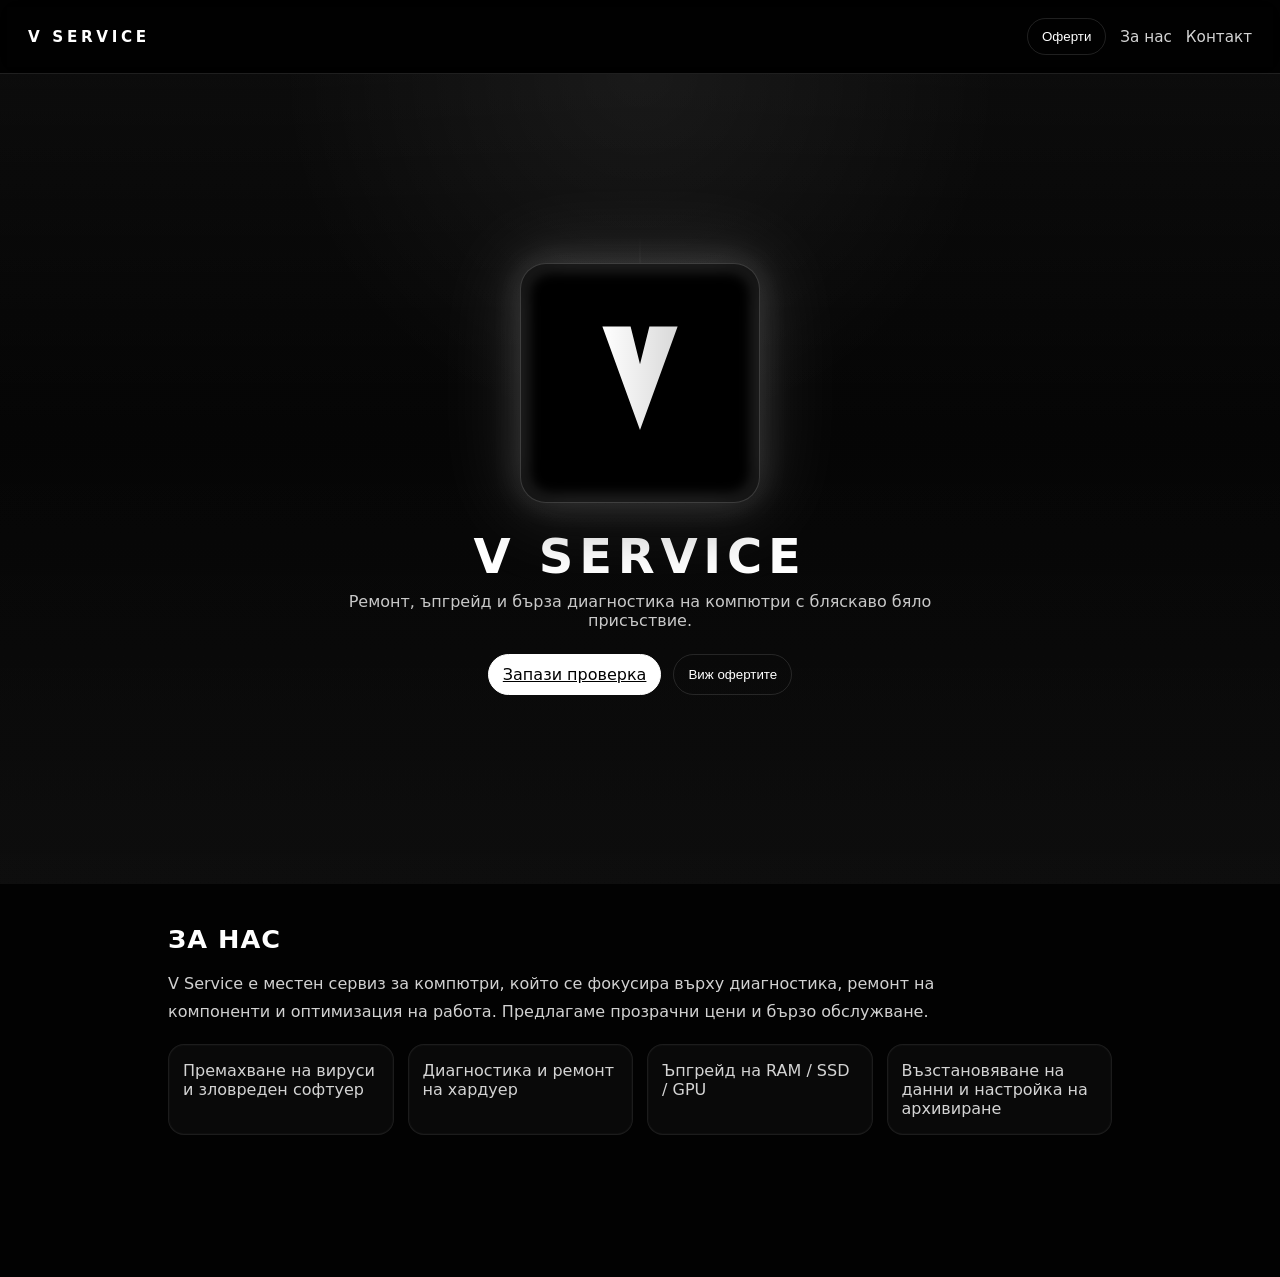
==== index.html @ efee13a5 "Add files via upload" ====
<!doctype html>
<html lang="bg">
  <head>
    <meta charset="utf-8" />
    <meta name="viewport" content="width=device-width,initial-scale=1" />
    <title>V Service — Ремонт и ъпгрейд на компютри</title>
    <link rel="stylesheet" href="styles.css" />
    <meta name="description" content="Ремонт, сервиз и ъпгрейд на компютри — V Service" />
  </head>
  <body>
    <header class="topbar dark">
      <div class="brand">V SERVICE</div>
      <nav>
        <button id="offersBtn" class="btn">Оферти</button>
        <a href="#about" class="link">За нас</a>
        <a href="#contact" class="link">Контакт</a>
      </nav>
    </header>

    <main>
      <section class="hero dark">
        <div class="flow-line"></div>
        <div class="hero-inner">
          <div class="logo-wrap" aria-hidden="true">
            <img id="logoImg" src="logo.png" alt="V Service logo" onerror="this.style.display='none';document.querySelector('.logo-svg').style.opacity='1';" />
            <svg class="logo-svg" viewBox="0 0 200 200" aria-hidden="true" style="opacity:0;transition:opacity 0.4s ease;">
              <defs>
                <linearGradient id="g" x1="0" x2="1">
                  <stop offset="0%" stop-color="#fff" stop-opacity="1" />
                  <stop offset="100%" stop-color="#fff" stop-opacity="0.85" />
                </linearGradient>
                <filter id="glow">
                  <feGaussianBlur stdDeviation="5" result="blur" />
                  <feMerge>
                    <feMergeNode in="blur" />
                    <feMergeNode in="SourceGraphic" />
                  </feMerge>
                </filter>
              </defs>
              <g transform="translate(100,100) scale(0.95)">
                <path class="vpath" d="M-40,-60 L0,50 L40,-60 L10,-60 L0,-20 L-10,-60 Z" fill="url(#g)" />
              </g>
            </svg>
          </div>

          <h1>V SERVICE</h1>
          <p class="tagline">Ремонт, ъпгрейд и бърза диагностика на компютри с бляскаво бяло присъствие.</p>
          <div class="cta">
            <a href="#contact" class="btn primary">Запази проверка</a>
            <button id="offersBtn2" class="btn">Виж офертите</button>
          </div>
        </div>
      </section>

      <section id="about" class="info section-reveal">
        <h2>За нас</h2>
        <p>V Service е местен сервиз за компютри, който се фокусира върху диагностика, ремонт на компоненти и оптимизация на работа. Предлагаме прозрачни цени и бързо обслужване.</p>
        <ul class="services">
          <li>Премахване на вируси и зловреден софтуер</li>
          <li>Диагностика и ремонт на хардуер</li>
          <li>Ъпгрейд на RAM / SSD / GPU</li>
          <li>Възстановяване на данни и настройка на архивиране</li>
        </ul>
      </section>

      <section id="contact" class="info contact section-reveal">
        <h2>Контакт</h2>
        <p>Имейл: <a href="mailto:info@vservice.local">info@vservice.local</a> — Телефон: <strong>+1 555 123 4567</strong></p>
      </section>
    </main>

    <!-- Popup / modal for offers -->
    <div id="offersModal" class="modal" aria-hidden="true">
      <div class="modal-panel">
        <button id="closeOffers" class="close">×</button>
        <h3>Текущи оферти</h3>
        <ul>
          <li>Безплатна диагностика за нови клиенти (на място)</li>
          <li>10% отстъпка при ъпгрейд на RAM или SSD (ограничено време)</li>
          <li>Приоритетно обслужване в същия ден за бизнес клиенти</li>
        </ul>
        <p class="small">Кликнете извън прозореца или натиснете Esc, за да затворите.</p>
      </div>
    </div>

    <script src="script.js"></script>
  </body>
</html>
---- styles.css ----
:root{
  --bg:#020202;
  --surface:#090909;
  --muted:#d4d4d4;
  --accent:#ffffff;
  --shadow:rgba(255,255,255,0.12);
  --border:rgba(255,255,255,0.12);
}
*{box-sizing:border-box}
html,body{height:100%}
body{
  margin:0;font-family:Inter,ui-sans-serif,system-ui,-apple-system,"Segoe UI",Roboto,"Helvetica Neue",Arial;
  background:var(--bg);color:var(--accent);-webkit-font-smoothing:antialiased;
}
.topbar{display:flex;align-items:center;justify-content:space-between;padding:18px 28px;background:rgba(0,0,0,0.4);border-bottom:1px solid var(--border);backdrop-filter:blur(10px);position:sticky;top:0;z-index:20}
.brand{font-weight:800;letter-spacing:0.24em;text-transform:uppercase;color:#fff; font-size:0.95rem;}
.topbar nav{display:flex;gap:14px;align-items:center}
.btn{background:transparent;border:1px solid var(--border);padding:10px 14px;border-radius:999px;cursor:pointer;color:var(--accent);transition:all 0.22s ease}
.btn:hover{background:rgba(255,255,255,0.06);border-color:rgba(255,255,255,0.2)}
.btn.primary{background:#fff;color:#000;border-color:#fff}
.link{color:var(--muted);text-decoration:none;font-size:0.95rem}
.link:hover{color:#fff}

.hero{padding:80px 20px;display:flex;align-items:center;justify-content:center;min-height:90vh;position:relative;overflow:hidden}
.hero.dark{background:radial-gradient(circle at top,rgba(255,255,255,0.06),transparent 35%),linear-gradient(180deg,#020202 0%,#090909 100%)}
.hero-inner{max-width:960px;text-align:center;position:relative;z-index:1}
.logo-wrap{width:240px;height:240px;margin:0 auto 28px;position:relative;border-radius:26px;background:#000;border:1px solid rgba(255,255,255,0.16);display:flex;align-items:center;justify-content:center;box-shadow:0 0 30px rgba(255,255,255,0.08),0 16px 60px rgba(0,0,0,0.45)}
.logo-wrap img{max-width:90%;max-height:90%;filter:brightness(1.05);animation:logoPulse 2.6s ease-in-out infinite}
.logo-svg{position:absolute;inset:20px;opacity:0;pointer-events:none}

h1{margin:0 0 10px;font-size:3rem;line-height:1.05;text-transform:uppercase;letter-spacing:0.12em}
.tagline{color:rgba(255,255,255,0.78);margin:0 0 24px;font-size:1rem;max-width:640px;margin-left:auto;margin-right:auto}
.cta{display:flex;gap:12px;justify-content:center;flex-wrap:wrap}

.info{max-width:980px;margin:40px auto;padding:0 18px;opacity:0;transform:translateY(28px);transition:opacity 0.9s ease, transform 0.9s ease}
.info.visible{opacity:1;transform:translateY(0)}
.info h2{margin-bottom:10px;font-size:1.6rem;letter-spacing:0.04em;text-transform:uppercase}
.info p{color:rgba(255,255,255,0.82);line-height:1.75;max-width:780px}
.services{display:grid;grid-template-columns:repeat(auto-fit,minmax(180px,1fr));gap:14px;list-style:none;padding:0;margin:18px 0 0}
.services li{background:rgba(255,255,255,0.03);border:1px solid rgba(255,255,255,0.08);padding:16px 14px;border-radius:16px;color:var(--muted);box-shadow:inset 0 0 0 1px rgba(255,255,255,0.02)}

.contact p{color:rgba(255,255,255,0.84)}

.modal{position:fixed;inset:0;display:none;align-items:center;justify-content:center;background:rgba(0,0,0,0.6);z-index:40}
.modal[aria-hidden="false"]{display:flex}
.modal-panel{background:rgba(10,10,10,0.96);padding:24px;border-radius:18px;max-width:460px;width:92%;box-shadow:0 18px 60px rgba(0,0,0,0.5);border:1px solid rgba(255,255,255,0.08);position:relative}
.modal-panel .close{position:absolute;right:14px;top:14px;border:0;background:transparent;color:#fff;font-size:24px;cursor:pointer}
.small{font-size:12px;color:rgba(255,255,255,0.55)}

.logo-wrap::before{content:"";position:absolute;inset:8px;border-radius:22px;box-shadow:0 0 36px 12px rgba(255,255,255,0.12), 0 0 80px 30px rgba(255,255,255,0.08);pointer-events:none;mix-blend-mode:screen;filter:blur(6px);opacity:0.95}

@keyframes logoPulse{
  0%{transform:translateY(0) scale(1);filter:drop-shadow(0 8px 22px rgba(255,255,255,0.15))}
  50%{transform:translateY(-5px) scale(1.03);filter:drop-shadow(0 18px 40px rgba(255,255,255,0.22))}
  100%{transform:translateY(0) scale(1);filter:drop-shadow(0 8px 22px rgba(255,255,255,0.15))}
}

.hero::after{content:"";position:absolute;inset:0;background:linear-gradient(180deg,rgba(255,255,255,0.04),transparent 45%,rgba(255,255,255,0.02));pointer-events:none}

.flow-line{position:absolute;left:50%;top:20%;width:1px;height:220px;background:linear-gradient(180deg,rgba(255,255,255,0),rgba(255,255,255,0.35),rgba(255,255,255,0));transform:translateX(-50%);opacity:0.7;animation:flow 8s linear infinite}

@keyframes flow{
  0%{transform:translate(-50%, -20px)}
  100%{transform:translate(-50%, 18px)}
}

.section-reveal{opacity:0;transform:translateY(28px);transition:opacity 0.8s ease, transform 0.8s ease}
.section-reveal.visible{opacity:1;transform:translateY(0)}

@media (max-width:600px){.logo-wrap{width:180px;height:180px}.hero{padding:52px 12px}h1{font-size:2rem}}
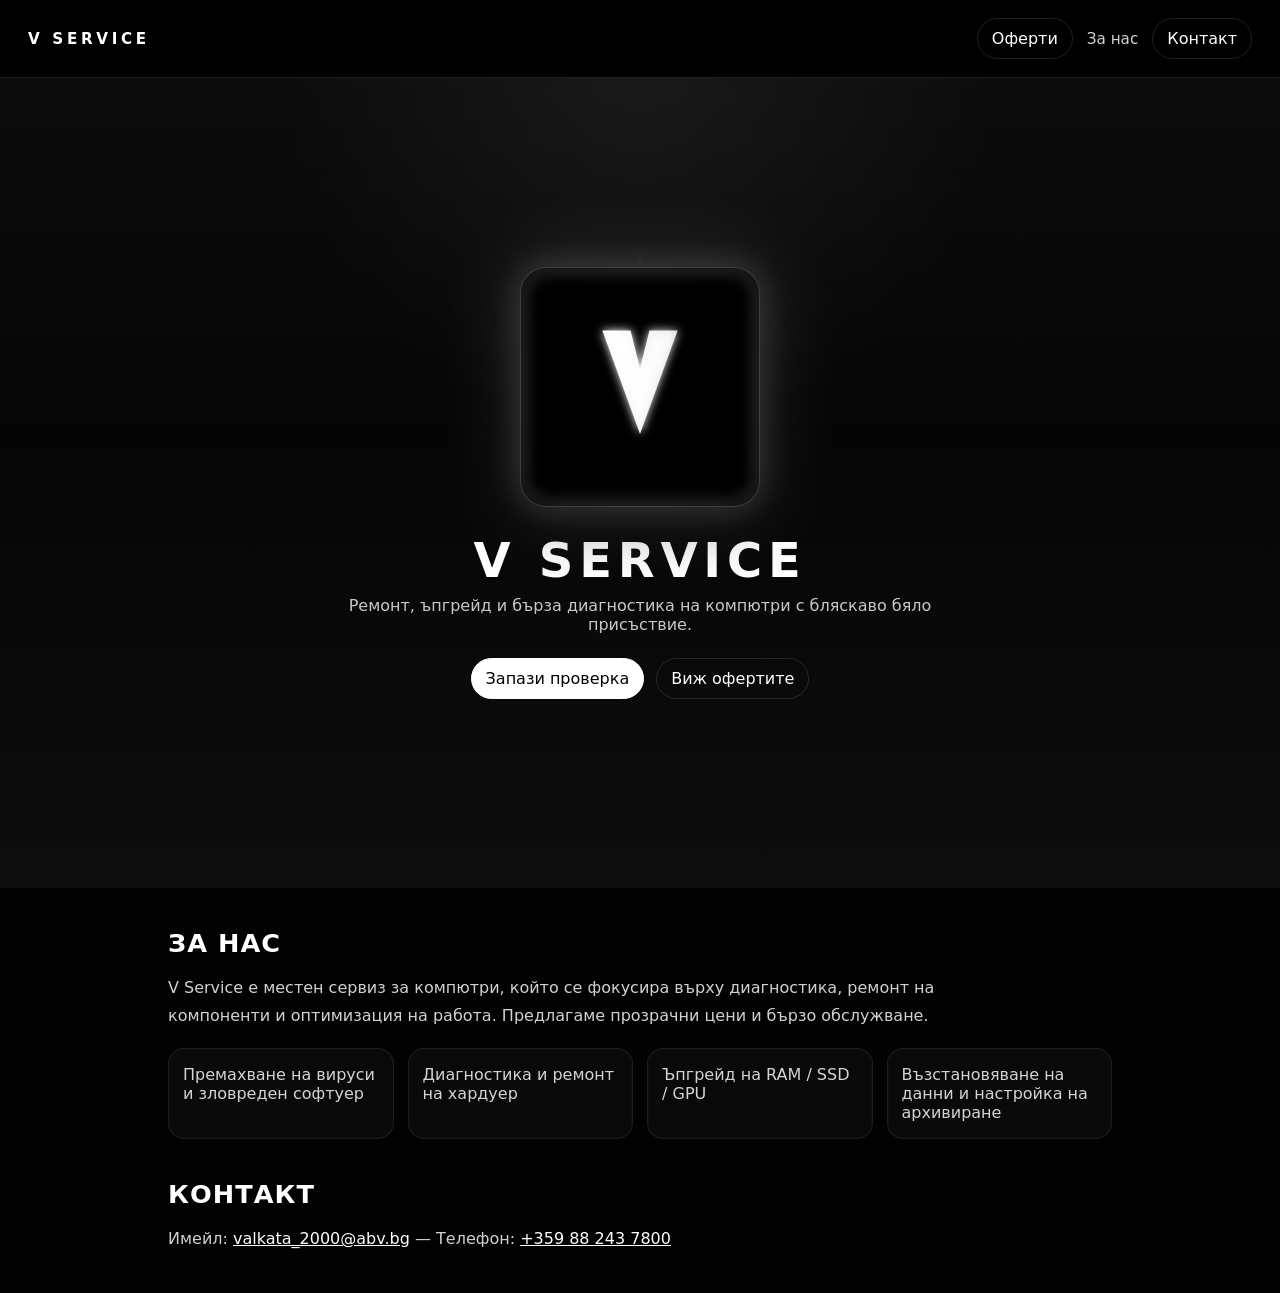
==== commit f931d218: "Add files via upload" ====
--- a/index.html
+++ b/index.html
@@ -1,88 +1,131 @@
-<!doctype html>
-<html lang="bg">
-  <head>
-    <meta charset="utf-8" />
-    <meta name="viewport" content="width=device-width,initial-scale=1" />
-    <title>V Service — Ремонт и ъпгрейд на компютри</title>
-    <link rel="stylesheet" href="styles.css" />
-    <meta name="description" content="Ремонт, сервиз и ъпгрейд на компютри — V Service" />
-  </head>
-  <body>
-    <header class="topbar dark">
-      <div class="brand">V SERVICE</div>
-      <nav>
-        <button id="offersBtn" class="btn">Оферти</button>
-        <a href="#about" class="link">За нас</a>
-        <a href="#contact" class="link">Контакт</a>
-      </nav>
-    </header>
-
-    <main>
-      <section class="hero dark">
-        <div class="flow-line"></div>
-        <div class="hero-inner">
-          <div class="logo-wrap" aria-hidden="true">
-            <img id="logoImg" src="logo.png" alt="V Service logo" onerror="this.style.display='none';document.querySelector('.logo-svg').style.opacity='1';" />
-            <svg class="logo-svg" viewBox="0 0 200 200" aria-hidden="true" style="opacity:0;transition:opacity 0.4s ease;">
-              <defs>
-                <linearGradient id="g" x1="0" x2="1">
-                  <stop offset="0%" stop-color="#fff" stop-opacity="1" />
-                  <stop offset="100%" stop-color="#fff" stop-opacity="0.85" />
-                </linearGradient>
-                <filter id="glow">
-                  <feGaussianBlur stdDeviation="5" result="blur" />
-                  <feMerge>
-                    <feMergeNode in="blur" />
-                    <feMergeNode in="SourceGraphic" />
-                  </feMerge>
-                </filter>
-              </defs>
-              <g transform="translate(100,100) scale(0.95)">
-                <path class="vpath" d="M-40,-60 L0,50 L40,-60 L10,-60 L0,-20 L-10,-60 Z" fill="url(#g)" />
-              </g>
-            </svg>
-          </div>
-
-          <h1>V SERVICE</h1>
-          <p class="tagline">Ремонт, ъпгрейд и бърза диагностика на компютри с бляскаво бяло присъствие.</p>
-          <div class="cta">
-            <a href="#contact" class="btn primary">Запази проверка</a>
-            <button id="offersBtn2" class="btn">Виж офертите</button>
-          </div>
-        </div>
-      </section>
-
-      <section id="about" class="info section-reveal">
-        <h2>За нас</h2>
-        <p>V Service е местен сервиз за компютри, който се фокусира върху диагностика, ремонт на компоненти и оптимизация на работа. Предлагаме прозрачни цени и бързо обслужване.</p>
-        <ul class="services">
-          <li>Премахване на вируси и зловреден софтуер</li>
-          <li>Диагностика и ремонт на хардуер</li>
-          <li>Ъпгрейд на RAM / SSD / GPU</li>
-          <li>Възстановяване на данни и настройка на архивиране</li>
-        </ul>
-      </section>
-
-      <section id="contact" class="info contact section-reveal">
-        <h2>Контакт</h2>
-        <p>Имейл: <a href="mailto:info@vservice.local">info@vservice.local</a> — Телефон: <strong>+1 555 123 4567</strong></p>
-      </section>
-    </main>
-
-    <!-- Popup / modal for offers -->
-    <div id="offersModal" class="modal" aria-hidden="true">
-      <div class="modal-panel">
-        <button id="closeOffers" class="close">×</button>
-        <h3>Текущи оферти</h3>
-        <ul>
-          <li>Безплатна диагностика за нови клиенти (на място)</li>
-          <li>10% отстъпка при ъпгрейд на RAM или SSD (ограничено време)</li>
-          <li>Приоритетно обслужване в същия ден за бизнес клиенти</li>
-        </ul>
-        <p class="small">Кликнете извън прозореца или натиснете Esc, за да затворите.</p>
-      </div>
-    </div>
-
-    <script src="script.js"></script>
-  </body>
-</html>
+<!doctype html>
+<html lang="bg">
+<head>
+  <meta charset="utf-8" />
+  <meta name="viewport" content="width=device-width,initial-scale=1" />
+  <title>V Service — Ремонт и ъпгрейд на компютри</title>
+  <meta name="description" content="Ремонт, сервиз и ъпгрейд на компютри — V Service" />
+  <link rel="stylesheet" href="styles.css" />
+</head>
+<body>
+  <header class="topbar dark">
+    <div class="brand">V SERVICE</div>
+    <nav>
+      <button id="offersBtn" class="btn" type="button">Оферти</button>
+      <a href="#about" class="link">За нас</a>
+      <button id="contactBtn" class="btn" type="button">Контакт</button>
+    </nav>
+  </header>
+
+  <main>
+    <section class="hero dark">
+      <div class="flow-line"></div>
+      <div class="hero-inner">
+        <div class="logo-wrap">
+          <img id="logoImg" src="logo.png" alt="V Service logo" />
+          <svg class="logo-svg" viewBox="0 0 200 200" aria-hidden="true">
+            <defs>
+              <linearGradient id="g" x1="0" x2="1">
+                <stop offset="0%" stop-color="#fff" />
+                <stop offset="100%" stop-color="#fff" stop-opacity="0.85" />
+              </linearGradient>
+              <filter id="glow">
+                <feGaussianBlur stdDeviation="5" result="blur" />
+                <feMerge>
+                  <feMergeNode in="blur" />
+                  <feMergeNode in="SourceGraphic" />
+                </feMerge>
+              </filter>
+            </defs>
+            <g transform="translate(100,100) scale(0.95)">
+              <path d="M-40,-60 L0,50 L40,-60 L10,-60 L0,-20 L-10,-60 Z" fill="url(#g)" />
+            </g>
+          </svg>
+        </div>
+
+        <h1>V SERVICE</h1>
+        <p class="tagline">Ремонт, ъпгрейд и бърза диагностика на компютри с бляскаво бяло присъствие.</p>
+        <div class="cta">
+          <button id="bookingBtn" class="btn primary" type="button">Запази проверка</button>
+          <button id="offersBtn2" class="btn" type="button">Виж офертите</button>
+        </div>
+      </div>
+    </section>
+
+    <section id="about" class="info section-reveal">
+      <h2>За нас</h2>
+      <p>V Service е местен сервиз за компютри, който се фокусира върху диагностика, ремонт на компоненти и оптимизация на работа. Предлагаме прозрачни цени и бързо обслужване.</p>
+      <ul class="services">
+        <li>Премахване на вируси и зловреден софтуер</li>
+        <li>Диагностика и ремонт на хардуер</li>
+        <li>Ъпгрейд на RAM / SSD / GPU</li>
+        <li>Възстановяване на данни и настройка на архивиране</li>
+      </ul>
+    </section>
+
+    <section id="contact" class="info contact section-reveal">
+      <h2>Контакт</h2>
+      <p>Имейл: <a href="mailto:valkata_2000@abv.bg">valkata_2000@abv.bg</a> — Телефон: <a href="tel:+359882437800">+359 88 243 7800</a></p>
+    </section>
+  </main>
+
+  <div id="offersModal" class="modal" aria-hidden="true" role="dialog" aria-modal="true" aria-labelledby="offersTitle">
+    <div class="modal-panel">
+      <button id="closeOffers" class="close" type="button" aria-label="Затвори">×</button>
+      <h3 id="offersTitle">Текущи оферти</h3>
+      <ul>
+        <li>Диагностика 15€ (на място)</li>
+        <li>Ъпгрейд на RAM или SSD 10€ (ограничено време)</li>
+        <li>Сглобяване на компютър 25€</li>
+        <li>Почистване от прах 10€</li>
+        <li>Активация на Windows и Microsoft Office 30€</li>
+        <li>Cable management 20€</li>
+      </ul>
+      <p class="small">Кликнете извън прозореца или натиснете Esc, за да затворите.</p>
+    </div>
+  </div>
+
+  <div id="bookingModal" class="modal" aria-hidden="true" role="dialog" aria-modal="true" aria-labelledby="bookingTitle">
+    <div class="modal-panel contact-panel">
+      <button id="closeBooking" class="close" type="button" aria-label="Затвори">×</button>
+      <h3 id="bookingTitle">Запази проверка</h3>
+      <form id="bookingForm">
+        <label>Име
+          <input type="text" name="name" autocomplete="name" required placeholder="Вашето име" />
+        </label>
+        <label>Имейл
+          <input type="email" name="email" autocomplete="email" required placeholder="you@example.com" />
+        </label>
+        <label>Телефон
+          <input type="tel" name="phone" autocomplete="tel" required placeholder="+359 88 123 4567" />
+        </label>
+        <label>Дата
+          <input id="bookingDate" type="date" name="date" required />
+        </label>
+        <label>Час
+          <input type="time" name="time" required />
+        </label>
+        <div class="form-actions">
+          <button id="saveDraftBtn" type="button" class="btn">Запази чернова</button>
+          <span id="bookingStatus" class="small status">Полетата ще бъдат изпратени чрез вашия настроен имейл клиент.</span>
+        </div>
+        <button type="submit" class="btn primary">Изпрати заявка</button>
+        <p class="small">При изпращане ще се отвори настроеният имейл клиент с готово съобщение до V Service.</p>
+        <p class="small">Ако не се отвори, изпратете заявката ръчно до <a href="mailto:valkata_2000@abv.bg">valkata_2000@abv.bg</a>.</p>
+      </form>
+    </div>
+  </div>
+
+  <div id="contactModal" class="modal" aria-hidden="true" role="dialog" aria-modal="true" aria-labelledby="contactTitle">
+    <div class="modal-panel contact-panel">
+      <button id="closeContact" class="close" type="button" aria-label="Затвори">×</button>
+      <h3 id="contactTitle">Контакт</h3>
+      <p class="contact-balloon">Имейл: <a href="mailto:valkata_2000@abv.bg">valkata_2000@abv.bg</a></p>
+      <p class="contact-balloon">Телефон: <a href="tel:+359882437800">+359 88 243 7800</a></p>
+      <p class="small dark-small">Кликнете извън прозореца или натиснете Esc, за да затворите.</p>
+    </div>
+  </div>
+
+  <script src="script.js"></script>
+</body>
+</html>
--- a/styles.css
+++ b/styles.css
@@ -1,70 +1,61 @@
-:root{
-  --bg:#020202;
-  --surface:#090909;
-  --muted:#d4d4d4;
-  --accent:#ffffff;
-  --shadow:rgba(255,255,255,0.12);
-  --border:rgba(255,255,255,0.12);
-}
-*{box-sizing:border-box}
-html,body{height:100%}
-body{
-  margin:0;font-family:Inter,ui-sans-serif,system-ui,-apple-system,"Segoe UI",Roboto,"Helvetica Neue",Arial;
-  background:var(--bg);color:var(--accent);-webkit-font-smoothing:antialiased;
-}
-.topbar{display:flex;align-items:center;justify-content:space-between;padding:18px 28px;background:rgba(0,0,0,0.4);border-bottom:1px solid var(--border);backdrop-filter:blur(10px);position:sticky;top:0;z-index:20}
-.brand{font-weight:800;letter-spacing:0.24em;text-transform:uppercase;color:#fff; font-size:0.95rem;}
-.topbar nav{display:flex;gap:14px;align-items:center}
-.btn{background:transparent;border:1px solid var(--border);padding:10px 14px;border-radius:999px;cursor:pointer;color:var(--accent);transition:all 0.22s ease}
-.btn:hover{background:rgba(255,255,255,0.06);border-color:rgba(255,255,255,0.2)}
-.btn.primary{background:#fff;color:#000;border-color:#fff}
-.link{color:var(--muted);text-decoration:none;font-size:0.95rem}
-.link:hover{color:#fff}
-
-.hero{padding:80px 20px;display:flex;align-items:center;justify-content:center;min-height:90vh;position:relative;overflow:hidden}
-.hero.dark{background:radial-gradient(circle at top,rgba(255,255,255,0.06),transparent 35%),linear-gradient(180deg,#020202 0%,#090909 100%)}
-.hero-inner{max-width:960px;text-align:center;position:relative;z-index:1}
-.logo-wrap{width:240px;height:240px;margin:0 auto 28px;position:relative;border-radius:26px;background:#000;border:1px solid rgba(255,255,255,0.16);display:flex;align-items:center;justify-content:center;box-shadow:0 0 30px rgba(255,255,255,0.08),0 16px 60px rgba(0,0,0,0.45)}
-.logo-wrap img{max-width:90%;max-height:90%;filter:brightness(1.05);animation:logoPulse 2.6s ease-in-out infinite}
-.logo-svg{position:absolute;inset:20px;opacity:0;pointer-events:none}
-
-h1{margin:0 0 10px;font-size:3rem;line-height:1.05;text-transform:uppercase;letter-spacing:0.12em}
-.tagline{color:rgba(255,255,255,0.78);margin:0 0 24px;font-size:1rem;max-width:640px;margin-left:auto;margin-right:auto}
-.cta{display:flex;gap:12px;justify-content:center;flex-wrap:wrap}
-
-.info{max-width:980px;margin:40px auto;padding:0 18px;opacity:0;transform:translateY(28px);transition:opacity 0.9s ease, transform 0.9s ease}
-.info.visible{opacity:1;transform:translateY(0)}
-.info h2{margin-bottom:10px;font-size:1.6rem;letter-spacing:0.04em;text-transform:uppercase}
-.info p{color:rgba(255,255,255,0.82);line-height:1.75;max-width:780px}
-.services{display:grid;grid-template-columns:repeat(auto-fit,minmax(180px,1fr));gap:14px;list-style:none;padding:0;margin:18px 0 0}
-.services li{background:rgba(255,255,255,0.03);border:1px solid rgba(255,255,255,0.08);padding:16px 14px;border-radius:16px;color:var(--muted);box-shadow:inset 0 0 0 1px rgba(255,255,255,0.02)}
-
-.contact p{color:rgba(255,255,255,0.84)}
-
-.modal{position:fixed;inset:0;display:none;align-items:center;justify-content:center;background:rgba(0,0,0,0.6);z-index:40}
-.modal[aria-hidden="false"]{display:flex}
-.modal-panel{background:rgba(10,10,10,0.96);padding:24px;border-radius:18px;max-width:460px;width:92%;box-shadow:0 18px 60px rgba(0,0,0,0.5);border:1px solid rgba(255,255,255,0.08);position:relative}
-.modal-panel .close{position:absolute;right:14px;top:14px;border:0;background:transparent;color:#fff;font-size:24px;cursor:pointer}
-.small{font-size:12px;color:rgba(255,255,255,0.55)}
-
-.logo-wrap::before{content:"";position:absolute;inset:8px;border-radius:22px;box-shadow:0 0 36px 12px rgba(255,255,255,0.12), 0 0 80px 30px rgba(255,255,255,0.08);pointer-events:none;mix-blend-mode:screen;filter:blur(6px);opacity:0.95}
-
-@keyframes logoPulse{
-  0%{transform:translateY(0) scale(1);filter:drop-shadow(0 8px 22px rgba(255,255,255,0.15))}
-  50%{transform:translateY(-5px) scale(1.03);filter:drop-shadow(0 18px 40px rgba(255,255,255,0.22))}
-  100%{transform:translateY(0) scale(1);filter:drop-shadow(0 8px 22px rgba(255,255,255,0.15))}
-}
-
-.hero::after{content:"";position:absolute;inset:0;background:linear-gradient(180deg,rgba(255,255,255,0.04),transparent 45%,rgba(255,255,255,0.02));pointer-events:none}
-
-.flow-line{position:absolute;left:50%;top:20%;width:1px;height:220px;background:linear-gradient(180deg,rgba(255,255,255,0),rgba(255,255,255,0.35),rgba(255,255,255,0));transform:translateX(-50%);opacity:0.7;animation:flow 8s linear infinite}
-
-@keyframes flow{
-  0%{transform:translate(-50%, -20px)}
-  100%{transform:translate(-50%, 18px)}
-}
-
-.section-reveal{opacity:0;transform:translateY(28px);transition:opacity 0.8s ease, transform 0.8s ease}
-.section-reveal.visible{opacity:1;transform:translateY(0)}
-
-@media (max-width:600px){.logo-wrap{width:180px;height:180px}.hero{padding:52px 12px}h1{font-size:2rem}}
+:root{
+  --bg:#020202;
+  --surface:#090909;
+  --muted:#d4d4d4;
+  --accent:#ffffff;
+  --border:rgba(255,255,255,0.12);
+}
+*{box-sizing:border-box}
+html{scroll-behavior:smooth}
+html,body{min-height:100%}
+body{margin:0;font-family:Inter,ui-sans-serif,system-ui,-apple-system,"Segoe UI",Roboto,"Helvetica Neue",Arial;background:var(--bg);color:var(--accent);-webkit-font-smoothing:antialiased}
+button,a,input{font:inherit}
+a{color:inherit}
+.topbar{display:flex;align-items:center;justify-content:space-between;padding:18px 28px;background:rgba(0,0,0,.72);border-bottom:1px solid var(--border);backdrop-filter:blur(10px);position:sticky;top:0;z-index:20}
+.brand{font-weight:800;letter-spacing:.24em;text-transform:uppercase;color:#fff;font-size:.95rem}
+.topbar nav{display:flex;gap:14px;align-items:center;flex-wrap:wrap}
+.btn{display:inline-flex;align-items:center;justify-content:center;background:transparent;border:1px solid var(--border);padding:10px 14px;border-radius:999px;cursor:pointer;color:var(--accent);transition:all .22s ease;text-decoration:none}
+.btn:hover{background:rgba(255,255,255,.06);border-color:rgba(255,255,255,.2);transform:translateY(-1px)}
+.btn.primary{background:#fff;color:#000;border-color:#fff}
+.link{color:var(--muted);text-decoration:none;font-size:.95rem}
+.link:hover{color:#fff}
+.hero{padding:80px 20px;display:flex;align-items:center;justify-content:center;min-height:90vh;position:relative;overflow:hidden}
+.hero.dark{background:radial-gradient(circle at top,rgba(255,255,255,.06),transparent 35%),linear-gradient(180deg,#020202 0%,#090909 100%)}
+.hero-inner{max-width:960px;text-align:center;position:relative;z-index:1}
+.logo-wrap{width:240px;height:240px;margin:0 auto 28px;position:relative;border-radius:26px;background:#000;border:1px solid rgba(255,255,255,.16);display:flex;align-items:center;justify-content:center;box-shadow:0 0 30px rgba(255,255,255,.08),0 16px 60px rgba(0,0,0,.45)}
+.logo-wrap img{max-width:90%;max-height:90%;object-fit:contain;filter:brightness(1.05);animation:logoPulse 2.6s ease-in-out infinite}
+.logo-svg{position:absolute;inset:20px;opacity:0;pointer-events:none;transition:opacity .4s ease}
+h1{margin:0 0 10px;font-size:3rem;line-height:1.05;text-transform:uppercase;letter-spacing:.12em}
+.tagline{color:rgba(255,255,255,.78);margin:0 auto 24px;font-size:1rem;max-width:640px}
+.cta{display:flex;gap:12px;justify-content:center;flex-wrap:wrap}
+.info{max-width:980px;margin:40px auto;padding:0 18px;opacity:0;transform:translateY(28px);transition:opacity .9s ease,transform .9s ease}
+.info.visible{opacity:1;transform:translateY(0)}
+.info h2{margin-bottom:10px;font-size:1.6rem;letter-spacing:.04em;text-transform:uppercase}
+.info p{color:rgba(255,255,255,.82);line-height:1.75;max-width:780px}
+.services{display:grid;grid-template-columns:repeat(auto-fit,minmax(180px,1fr));gap:14px;list-style:none;padding:0;margin:18px 0 0}
+.services li{background:rgba(255,255,255,.03);border:1px solid rgba(255,255,255,.08);padding:16px 14px;border-radius:16px;color:var(--muted);box-shadow:inset 0 0 0 1px rgba(255,255,255,.02)}
+.contact a{color:#fff}
+.modal{position:fixed;inset:0;display:none;align-items:center;justify-content:center;padding:20px;background:rgba(0,0,0,.7);z-index:40}
+.modal[aria-hidden="false"]{display:flex}
+.modal-panel{background:rgba(10,10,10,.98);padding:24px;border-radius:18px;max-width:460px;max-height:90vh;overflow:auto;width:92%;box-shadow:0 18px 60px rgba(0,0,0,.5);border:1px solid rgba(255,255,255,.08);position:relative}
+.modal-panel.contact-panel{background:#fff;color:#000;border:1px solid rgba(0,0,0,.08);box-shadow:0 18px 60px rgba(0,0,0,.15)}
+.modal-panel .close{position:absolute;right:14px;top:10px;border:0;background:transparent;color:#fff;font-size:28px;line-height:1;cursor:pointer}
+.contact-panel .close,.contact-panel h3,.contact-panel a{color:#000}
+label{display:block;margin-top:16px;font-size:.95rem;color:#333}
+input{width:100%;padding:12px 14px;margin-top:6px;border:1px solid rgba(0,0,0,.16);border-radius:14px;background:#f7f7f7;color:#000;outline:none}
+input:focus{border-color:rgba(0,0,0,.35);box-shadow:0 0 0 4px rgba(0,0,0,.05)}
+.form-actions{display:flex;flex-wrap:wrap;gap:10px;align-items:center;margin:14px 0}
+.contact-panel .btn{border-color:rgba(0,0,0,.18);color:#000}
+.contact-panel .btn.primary{background:#000;color:#fff;border-color:#000}
+.status{display:block;flex:1 1 100%;margin-top:0;color:#555}
+.contact-balloon{background:#fafafa;border:1px solid rgba(0,0,0,.08);border-radius:14px;padding:14px 16px;margin:10px 0;color:#000}
+.small{font-size:12px;color:rgba(255,255,255,.55);line-height:1.5}
+.contact-panel .small{color:#555}
+.logo-wrap::before{content:"";position:absolute;inset:8px;border-radius:22px;box-shadow:0 0 36px 12px rgba(255,255,255,.12),0 0 80px 30px rgba(255,255,255,.08);pointer-events:none;mix-blend-mode:screen;filter:blur(6px);opacity:.95}
+.hero::after{content:"";position:absolute;inset:0;background:linear-gradient(180deg,rgba(255,255,255,.04),transparent 45%,rgba(255,255,255,.02));pointer-events:none}
+.flow-line{position:absolute;left:50%;top:20%;width:1px;height:220px;background:linear-gradient(180deg,rgba(255,255,255,0),rgba(255,255,255,.35),rgba(255,255,255,0));transform:translateX(-50%);opacity:.7;animation:flow 8s linear infinite}
+@keyframes logoPulse{0%,100%{transform:translateY(0) scale(1);filter:drop-shadow(0 8px 22px rgba(255,255,255,.15))}50%{transform:translateY(-5px) scale(1.03);filter:drop-shadow(0 18px 40px rgba(255,255,255,.22))}}
+@keyframes svgGlow{0%,100%{transform:scale(1);opacity:.85}50%{transform:scale(1.02);opacity:1}}
+@keyframes flow{0%{transform:translate(-50%,-20px)}100%{transform:translate(-50%,18px)}}
+@media (max-width:768px){.topbar{padding:14px 18px}.hero{padding:60px 16px}.logo-wrap{width:180px;height:180px}h1{font-size:2.2rem}.modal-panel{padding:20px;max-width:420px}}
+@media (max-width:520px){.topbar{flex-direction:column;align-items:flex-start;gap:12px}.topbar nav{width:100%;justify-content:space-between}.hero{padding:42px 14px}.logo-wrap{width:150px;height:150px}h1{font-size:1.8rem}.tagline{font-size:.95rem}.modal-panel{width:96%;padding:18px}.form-actions{flex-direction:column;align-items:stretch}.form-actions .btn{width:100%}}
